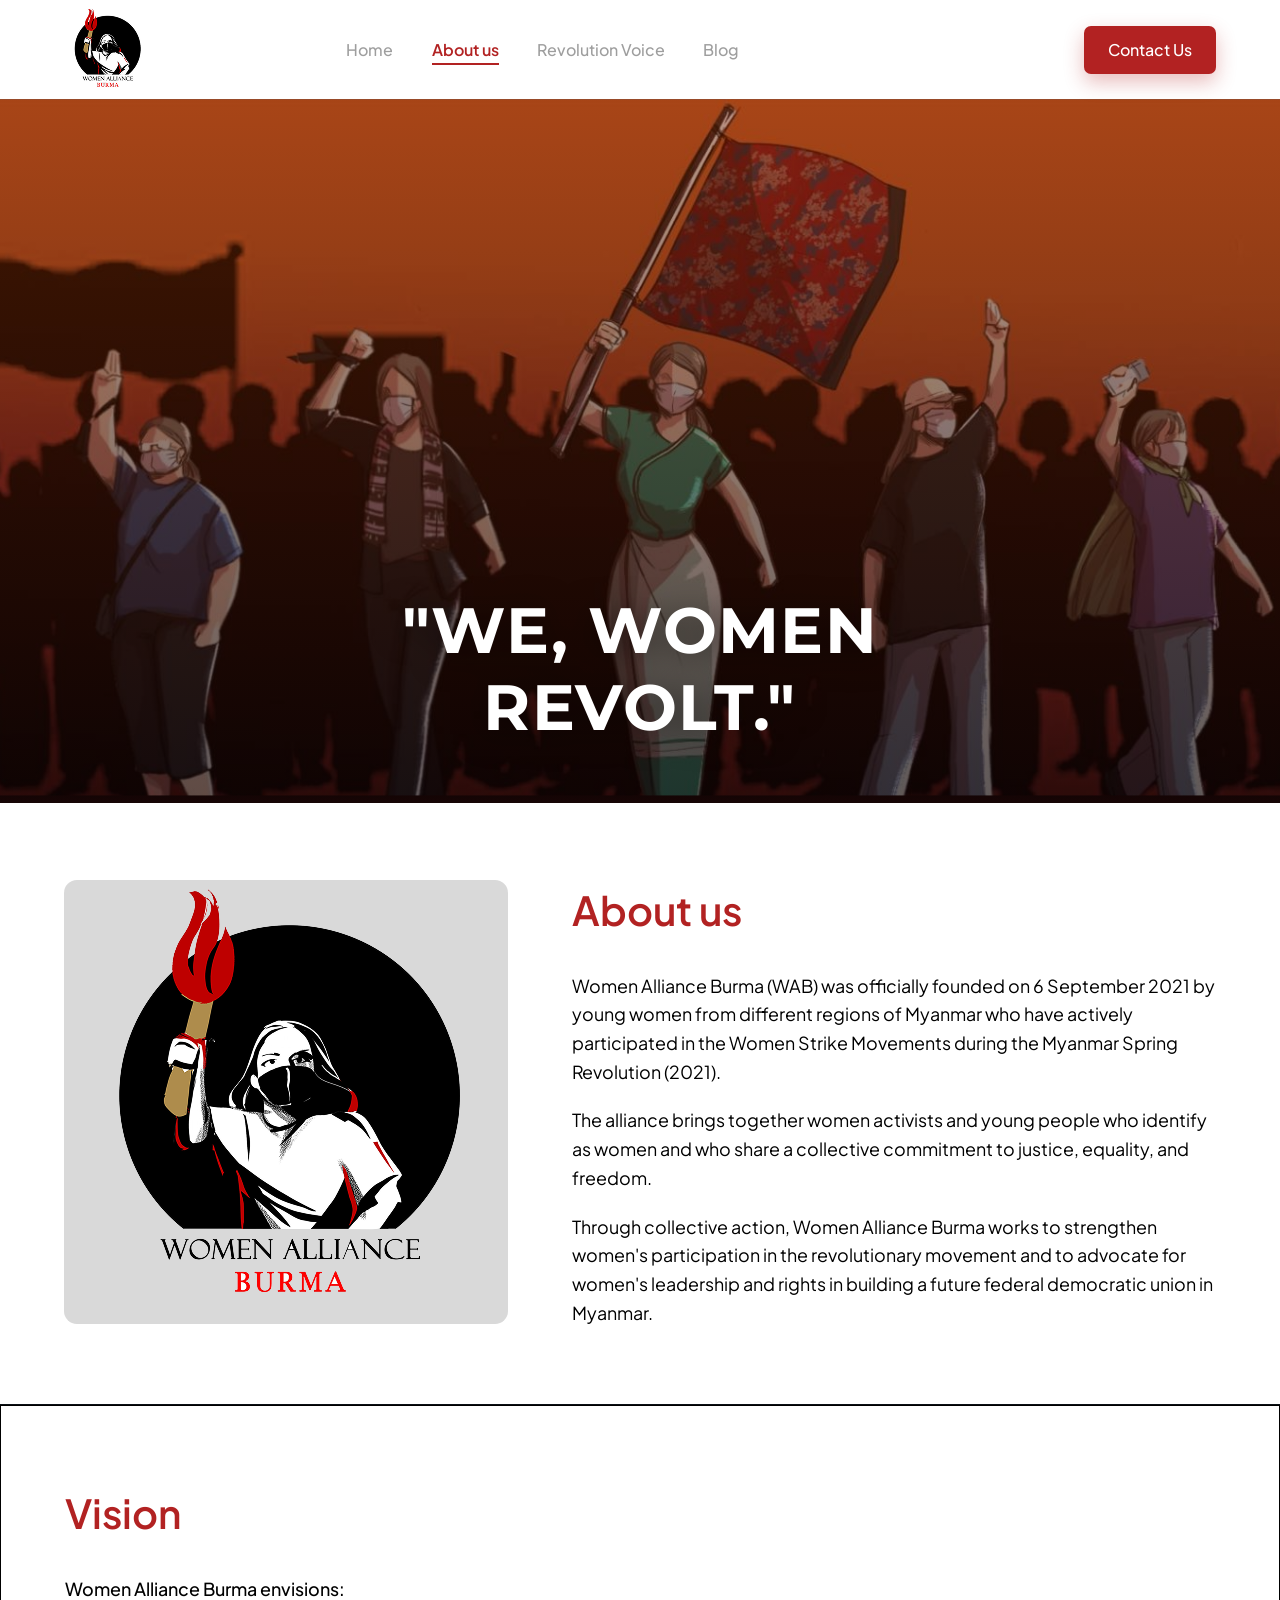
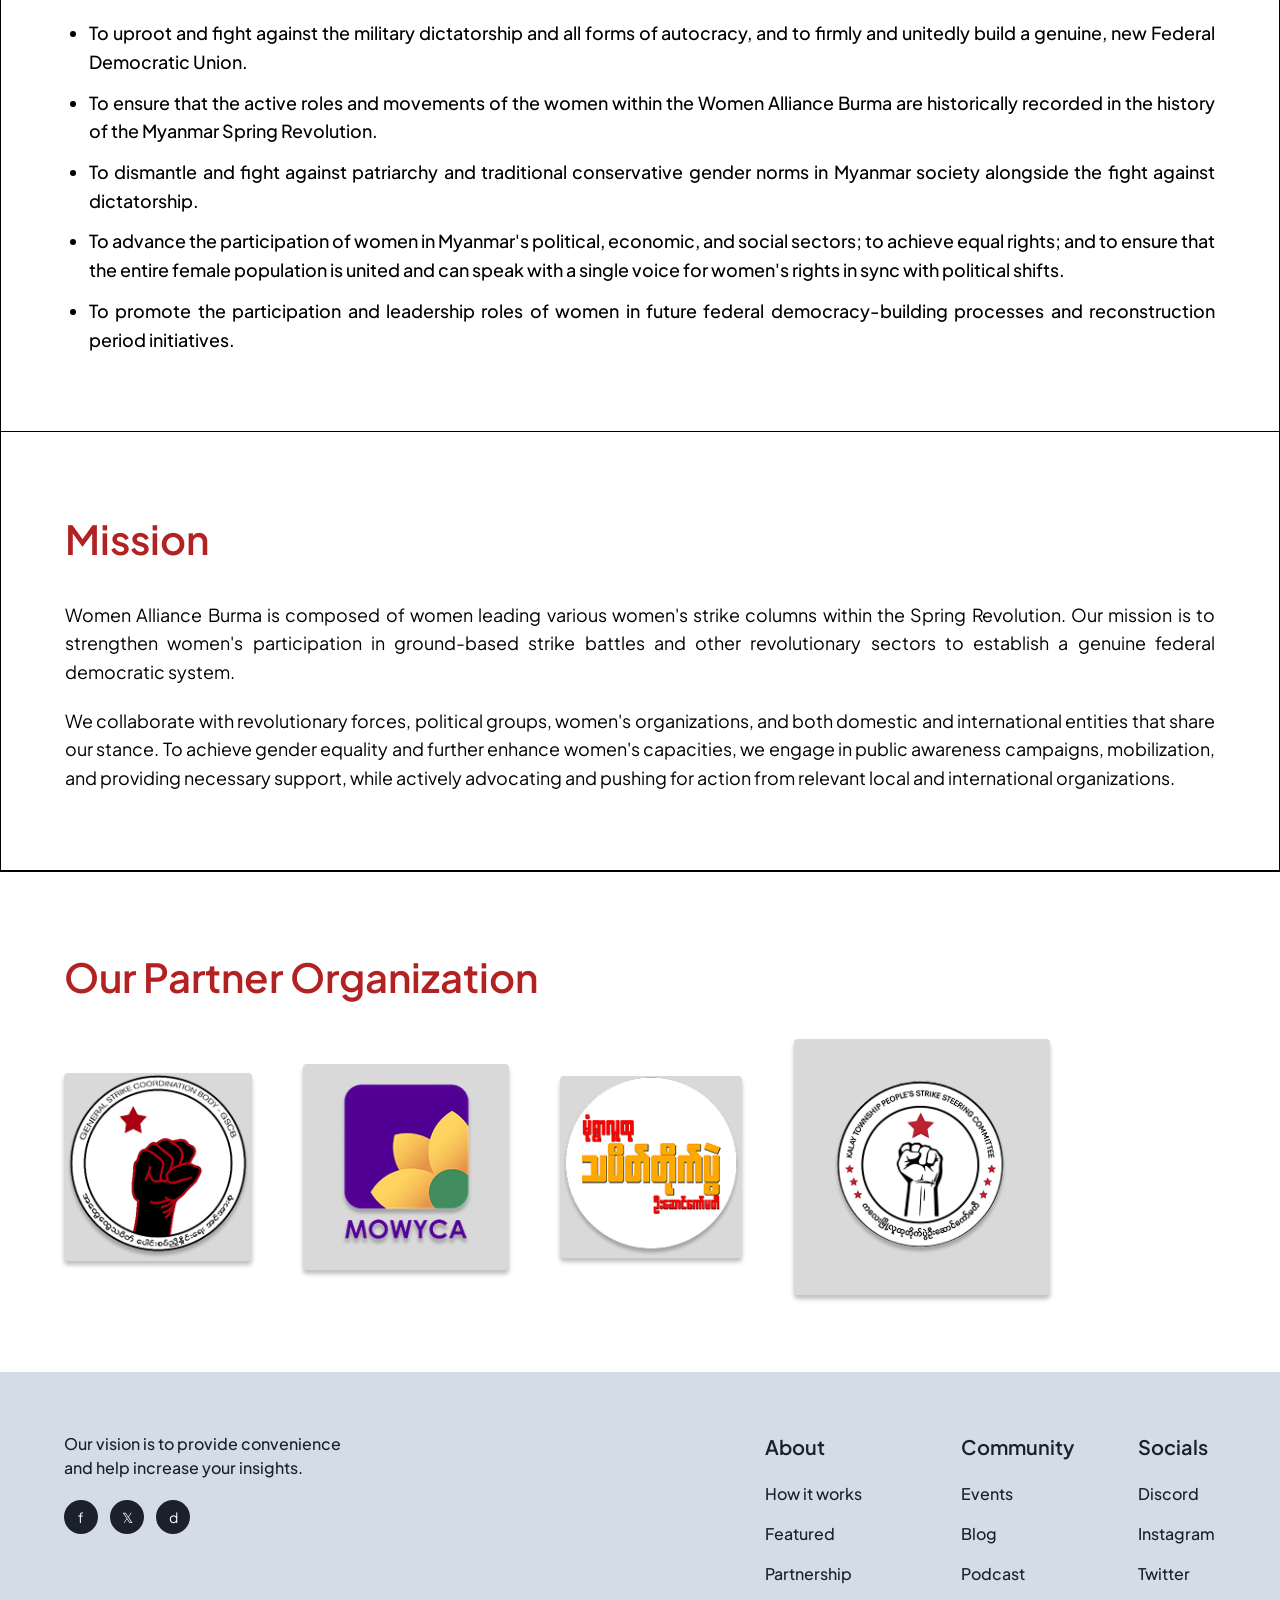
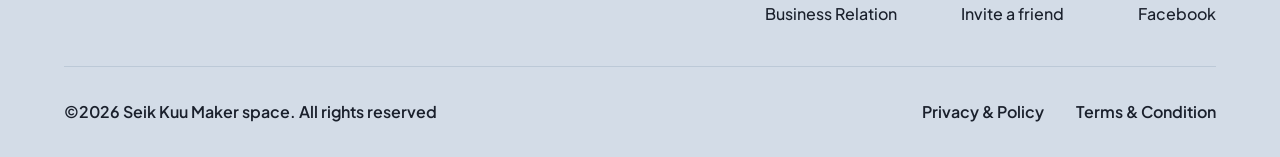
==== about.html @ 0b4e8f9d "init" ====
<!DOCTYPE html>
<html lang="en">
<head>
  <meta charset="UTF-8" />
  <meta name="viewport" content="width=device-width, initial-scale=1.0" />
  <title>About Us – Women Alliance Burma</title>

  <link rel="preconnect" href="https://fonts.googleapis.com" />
  <link rel="preconnect" href="https://fonts.gstatic.com" crossorigin />
  <link
    href="https://fonts.googleapis.com/css2?family=Montserrat:wght@400;600;700;900&family=Plus+Jakarta+Sans:wght@400;500;600;700&display=swap"
    rel="stylesheet"
  />

  <!-- Global theme (shared across every page) -->
  <link rel="stylesheet" href="theme.css" />

  <!-- About-page specific styles -->
  <link rel="stylesheet" href="about.css" />
</head>

<body class="about-page">

  <!-- ════════════════════════════════════════
       NAVBAR
  ════════════════════════════════════════ -->
  <header class="navbar" id="navbar">
    <div class="navbar__inner">

      <a href="index.html" class="navbar__logo" aria-label="Women Alliance Burma – Home">
        <img
          src="assets/WAB logo 1.png"
          alt="Women Alliance Burma logo"
          width="86" height="86"
          onerror="this.style.background='#B22222'"
        />
      </a>

      <nav class="navbar__nav" aria-label="Primary navigation">
        <a href="index.html"            class="navbar__link">Home</a>
        <a href="about.html"            class="navbar__link active">About us</a>
        <a href="revolution-voice.html" class="navbar__link">Revolution Voice</a>
        <a href="blog.html"             class="navbar__link">Blog</a>
      </nav>

      <div class="navbar__cta">
        <a href="contact.html" class="btn btn--primary">Contact Us</a>
      </div>

    </div>
  </header>

  <!-- ════════════════════════════════════════
       MAIN CONTENT
  ════════════════════════════════════════ -->
  <main class="page-content">

    <!-- ── HERO ── -->
    <section class="hero" aria-label="Hero banner">
      <img
        class="hero__bg"
        src="assets/WABCV.png"
        alt="Women marching during Myanmar Spring Revolution"
      />
      <div class="hero__overlay" aria-hidden="true"></div>
      <div class="hero__content">
        <h1 class="hero__headline">"We, Women Revolt."</h1>
      </div>
    </section>

    <!-- ── ABOUT INTRO ── -->
    <section class="about-intro reveal" aria-labelledby="about-heading">
      <div class="about-intro__inner">

        <!-- Left: org image / logo -->
        <img
          class="about-intro__image"
          src="assets/WAB logo.png"
          alt="Women Alliance Burma – organisation photo"
          width="444" height="444"
          loading="lazy"
        />

        <!-- Right: body text -->
        <div>
          <h2 id="about-heading" class="about-heading">About us</h2>
          <div class="about-intro__text">
            <p>
              Women Alliance Burma (WAB) was officially founded on 6 September 2021
              by young women from different regions of Myanmar who have actively
              participated in the Women Strike Movements during the Myanmar Spring
              Revolution (2021).
            </p>
            <p>
              The alliance brings together women activists and young people who
              identify as women and who share a collective commitment to justice,
              equality, and freedom.
            </p>
            <p>
              Through collective action, Women Alliance Burma works to strengthen
              women's participation in the revolutionary movement and to advocate
              for women's leadership and rights in building a future federal
              democratic union in Myanmar.
            </p>
          </div>
        </div>

      </div>
    </section>

    <!-- ── VISION & MISSION (bordered box) ── -->
    <div class="vision-mission-wrapper" role="region" aria-label="Vision and Mission">

      <!-- VISION -->
      <section class="vision-section reveal" aria-labelledby="vision-heading">
        <div class="vision-section__inner">
          <h2 id="vision-heading" class="about-heading">Vision</h2>

          <p class="vision-intro">Women Alliance Burma envisions:</p>

          <ul class="vision-list">
            <li>
              To uproot and fight against the military dictatorship and all forms of
              autocracy, and to firmly and unitedly build a genuine, new Federal
              Democratic Union.
            </li>
            <li>
              To ensure that the active roles and movements of the women within the
              Women Alliance Burma are historically recorded in the history of the
              Myanmar Spring Revolution.
            </li>
            <li>
              To dismantle and fight against patriarchy and traditional conservative
              gender norms in Myanmar society alongside the fight against dictatorship.
            </li>
            <li>
              To advance the participation of women in Myanmar's political, economic,
              and social sectors; to achieve equal rights; and to ensure that the
              entire female population is united and can speak with a single voice
              for women's rights in sync with political shifts.
            </li>
            <li>
              To promote the participation and leadership roles of women in future
              federal democracy-building processes and reconstruction period initiatives.
            </li>
          </ul>
        </div>
      </section>

      <!-- MISSION -->
      <section class="mission-section reveal" aria-labelledby="mission-heading">
        <div class="mission-section__inner">
          <h2 id="mission-heading" class="about-heading">Mission</h2>

          <div class="mission-text">
            <p>
              Women Alliance Burma is composed of women leading various women's strike
              columns within the Spring Revolution. Our mission is to strengthen
              women's participation in ground-based strike battles and other
              revolutionary sectors to establish a genuine federal democratic system.
            </p>
            <p>
              We collaborate with revolutionary forces, political groups, women's
              organizations, and both domestic and international entities that share
              our stance. To achieve gender equality and further enhance women's
              capacities, we engage in public awareness campaigns, mobilization, and
              providing necessary support, while actively advocating and pushing for
              action from relevant local and international organizations.
            </p>
          </div>
        </div>
      </section>

    </div><!-- /.vision-mission-wrapper -->

    <!-- ── PARTNER ORGANIZATIONS ── -->
    <section class="partners-section reveal" aria-labelledby="partners-heading">
      <div class="partners-section__inner">
        <h2 id="partners-heading" class="about-heading">Our Partner Organization</h2>

        <div class="partners-grid">
          <!-- Replace src values with real partner logos -->
          <img
            class="partner-logo partner-logo--sm"
            src="assets/gscb 1.png"
            alt="Partner organization 1"
            loading="lazy"
          />
          <img
            class="partner-logo partner-logo--md"
            src="assets/mowyca 1.png"
            alt="Partner organization 2 – MOWYCA"
            loading="lazy"
          />
          <img
            class="partner-logo partner-logo--smd"
            src="assets/monywa 1.png"
            alt="Partner organization 3"
            loading="lazy"
          />
          <img
            class="partner-logo partner-logo--lg"
            src="assets/partner.png"
            alt="Partner organization 4"
            loading="lazy"
          />
        </div>
      </div>
    </section>

  </main>

  <!-- ════════════════════════════════════════
       FOOTER
  ════════════════════════════════════════ -->
  <footer class="footer" aria-label="Site footer">

    <div class="footer__inner">

      <div class="footer__brand">
        <p class="footer__brand-tagline">
          Our vision is to provide convenience and help increase your insights.
        </p>
        <div class="footer__socials-icons" aria-label="Social media links">
          <a href="https://facebook.com"  class="footer__icon" aria-label="Facebook">f</a>
          <a href="https://twitter.com"   class="footer__icon" aria-label="Twitter">𝕏</a>
          <a href="https://discord.com"   class="footer__icon" aria-label="Discord">d</a>
        </div>
      </div>

      <div class="footer__col">
        <p class="footer__col-head">About</p>
        <nav class="footer__col-links" aria-label="About links">
          <a href="#">How it works</a>
          <a href="#">Featured</a>
          <a href="#">Partnership</a>
          <a href="#">Business Relation</a>
        </nav>
      </div>

      <div class="footer__col">
        <p class="footer__col-head">Community</p>
        <nav class="footer__col-links" aria-label="Community links">
          <a href="#">Events</a>
          <a href="#">Blog</a>
          <a href="#">Podcast</a>
          <a href="#">Invite a friend</a>
        </nav>
      </div>

      <div class="footer__col">
        <p class="footer__col-head">Socials</p>
        <nav class="footer__col-links" aria-label="Social links">
          <a href="https://discord.com"   target="_blank" rel="noopener">Discord</a>
          <a href="https://instagram.com" target="_blank" rel="noopener">Instagram</a>
          <a href="https://twitter.com"   target="_blank" rel="noopener">Twitter</a>
          <a href="https://facebook.com"  target="_blank" rel="noopener">Facebook</a>
        </nav>
      </div>

    </div>

    <div class="footer__bottom">
      <span class="footer__copy">©2026 Seik Kuu Maker space. All rights reserved</span>
      <nav class="footer__legal" aria-label="Legal links">
        <a href="#">Privacy &amp; Policy</a>
        <a href="#">Terms &amp; Condition</a>
      </nav>
    </div>

  </footer>

  <!-- ════════════════════════════════════════
       SCRIPTS
  ════════════════════════════════════════ -->
  <script>
    /* Navbar scroll shadow */
    const navbar = document.getElementById('navbar');
    window.addEventListener('scroll', () => {
      navbar.classList.toggle('scrolled', window.scrollY > 10);
    }, { passive: true });

    /* Scroll-reveal */
    const observer = new IntersectionObserver((entries) => {
      entries.forEach(entry => {
        if (entry.isIntersecting) {
          entry.target.classList.add('visible');
          observer.unobserve(entry.target);
        }
      });
    }, { threshold: 0.08 });

    document.querySelectorAll('.reveal').forEach(el => observer.observe(el));
  </script>

</body>
</html>
---- theme.css ----
/* ============================================
   WOMEN ALLIANCE BURMA — GLOBAL THEME
   theme.css · Used across all pages
   ============================================ */

/* ── Google Fonts ── */
@import url('https://fonts.googleapis.com/css2?family=Montserrat:wght@400;600;700;900&family=Plus+Jakarta+Sans:wght@400;500;600;700&display=swap');

/* ── CSS Custom Properties ── */
:root {
  /* Brand Colors */
  --color-crimson:       #B22222;
  --color-crimson-dark:  #8B0000;
  --color-crimson-light: #D94040;
  --color-crimson-muted: rgba(178, 34, 34, 0.08);

  --color-navy-bg:   #CED7E4;
  --color-footer-bg: #D3DCE7;
  --color-white:     #FFFFFF;
  --color-ink:       #1A202C;
  --color-muted:     #9E9E9E;
  --color-gray-card: #D9D9D9;
  --color-border:    rgba(72, 98, 132, 0.16);

  /* Typography */
  --font-display: 'Montserrat', sans-serif;
  --font-body:    'Plus Jakarta Sans', sans-serif;

  /* Font Sizes */
  --fs-hero:    clamp(40px, 5vw, 64px);
  --fs-section: clamp(20px, 2.5vw, 24px);
  --fs-card:    18px;
  --fs-body:    clamp(16px, 1.5vw, 20px);
  --fs-small:   16px;
  --fs-footer-head: 20px;

  /* Spacing */
  --nav-height:     99px;
  --max-width:      1440px;
  --content-width:  1280px;
  --gutter:         clamp(24px, 5vw, 90px);
  --section-gap:    clamp(48px, 6vw, 80px);

  /* Radius */
  --radius-card: 13px;
  --radius-btn:  7px;
  --radius-full: 9999px;

  /* Shadows */
  --shadow-card: 0 4px 24px rgba(26, 32, 44, 0.08);
  --shadow-btn:  0 8px 20px rgba(178, 34, 34, 0.30);

  /* Transitions */
  --transition-fast:   150ms ease;
  --transition-base:   250ms ease;
  --transition-smooth: 400ms cubic-bezier(0.4, 0, 0.2, 1);
}

/* ── Reset & Base ── */
*, *::before, *::after {
  box-sizing: border-box;
  margin: 0;
  padding: 0;
}

html {
  scroll-behavior: smooth;
  -webkit-font-smoothing: antialiased;
  -moz-osx-font-smoothing: grayscale;
}

body {
  font-family: var(--font-body);
  font-size: var(--fs-small);
  color: var(--color-ink);
  background: var(--color-white);
  line-height: 1.6;
}

img {
  display: block;
  max-width: 100%;
  height: auto;
}

a {
  text-decoration: none;
  color: inherit;
}

ul, ol { list-style: none; }

/* ── Utility Classes ── */
.container {
  width: 100%;
  max-width: var(--content-width);
  margin-inline: auto;
  padding-inline: var(--gutter);
}

.sr-only {
  position: absolute;
  width: 1px; height: 1px;
  padding: 0; margin: -1px;
  overflow: hidden;
  clip: rect(0,0,0,0);
  white-space: nowrap;
  border: 0;
}

/* ── Navbar ── */
.navbar {
  position: fixed;
  top: 0; left: 0; right: 0;
  z-index: 1000;
  height: var(--nav-height);
  background: var(--color-white);
  display: flex;
  align-items: center;
  box-shadow: 0 1px 0 var(--color-border);
  transition: box-shadow var(--transition-base);
}

.navbar.scrolled {
  box-shadow: 0 4px 24px rgba(26,32,44,0.10);
}

.navbar__inner {
  width: 100%;
  max-width: var(--max-width);
  margin-inline: auto;
  padding-inline: var(--gutter);
  display: flex;
  align-items: center;
  gap: 48px;
}

.navbar__logo {
  width: 86px;
  height: 86px;
  flex-shrink: 0;
}

.navbar__logo img {
  width: 100%;
  height: 100%;
  object-fit: contain;
}

.navbar__nav {
  display: flex;
  align-items: center;
  gap: clamp(20px, 3vw, 46px);
  margin-inline: auto;
}

.navbar__link {
  font-family: var(--font-body);
  font-size: var(--fs-small);
  font-weight: 500;
  color: var(--color-muted);
  line-height: 1.5;
  position: relative;
  transition: color var(--transition-fast);
}

.navbar__link::after {
  content: '';
  position: absolute;
  bottom: -3px; left: 0;
  width: 0; height: 2px;
  background: var(--color-crimson);
  transition: width var(--transition-base);
}

.navbar__link:hover,
.navbar__link.active {
  color: var(--color-crimson);
  font-weight: 600;
}

.navbar__link:hover::after,
.navbar__link.active::after {
  width: 100%;
}

.navbar__cta {
  margin-left: auto;
  flex-shrink: 0;
}

/* ── Button Component ── */
.btn {
  display: inline-flex;
  align-items: center;
  justify-content: center;
  gap: 8px;
  font-family: var(--font-body);
  font-size: var(--fs-small);
  font-weight: 500;
  line-height: 1.5;
  border: none;
  cursor: pointer;
  transition: background var(--transition-fast), box-shadow var(--transition-fast), transform var(--transition-fast);
  text-decoration: none;
}

.btn--primary {
  background: var(--color-crimson);
  color: var(--color-white);
  padding: 12px 24px;
  border-radius: var(--radius-btn);
  box-shadow: var(--shadow-btn);
}

.btn--primary:hover {
  background: var(--color-crimson-dark);
  box-shadow: 0 12px 28px rgba(178, 34, 34, 0.40);
  transform: translateY(-1px);
}

.btn--primary:active {
  transform: translateY(0);
}

.btn--outline {
  background: transparent;
  color: var(--color-crimson);
  padding: 10px 22px;
  border: 2px solid var(--color-crimson);
  border-radius: var(--radius-btn);
}

.btn--outline:hover {
  background: var(--color-crimson-muted);
}

/* ── Section Header ── */
.section-label {
  font-family: var(--font-body);
  font-size: var(--fs-section);
  font-weight: 700;
  color: var(--color-crimson);
  line-height: 1.5;
  margin-bottom: 12px;
}

.section-desc {
  font-family: var(--font-body);
  font-size: var(--fs-body);
  font-weight: 600;
  color: var(--color-crimson);
  line-height: 1.5;
  max-width: 900px;
  text-align: justify;
}

/* ── Card Component ── */
.card {
  background: var(--color-gray-card);
  border-radius: var(--radius-card);
  overflow: hidden;
  transition: transform var(--transition-smooth), box-shadow var(--transition-smooth);
}

.card:hover {
  transform: translateY(-4px);
  box-shadow: var(--shadow-card);
}

.card__image {
  width: 100%;
  aspect-ratio: 406 / 252;
  object-fit: cover;
  background: var(--color-gray-card);
  display: block;
}

.card__title {
  font-family: var(--font-body);
  font-size: var(--fs-card);
  font-weight: 700;
  color: var(--color-crimson);
  line-height: 1.5;
  padding: 12px 4px 4px;
  text-align: center;
}

/* ── 3-Column Grid ── */
.grid-3 {
  display: grid;
  grid-template-columns: repeat(3, 1fr);
  gap: clamp(20px, 3vw, 32px);
}

/* ── Footer ── */
.footer {
  background: var(--color-footer-bg);
  padding: 60px var(--gutter) 32px;
}

.footer__inner {
  max-width: var(--max-width);
  margin-inline: auto;
  display: grid;
  grid-template-columns: 1fr repeat(3, auto);
  gap: clamp(32px, 5vw, 80px);
  align-items: start;
  padding-bottom: 40px;
  border-bottom: 1px solid var(--color-border);
  margin-bottom: 32px;
}

.footer__brand-tagline {
  font-family: var(--font-body);
  font-size: var(--fs-small);
  font-weight: 500;
  color: var(--color-ink);
  line-height: 1.5;
  max-width: 292px;
  margin-bottom: 20px;
}

.footer__socials-icons {
  display: flex;
  gap: 12px;
}

.footer__icon {
  width: 34px; height: 34px;
  background: var(--color-ink);
  border-radius: var(--radius-full);
  display: flex; align-items: center; justify-content: center;
  color: var(--color-white);
  font-size: 14px;
  transition: background var(--transition-fast), transform var(--transition-fast);
  cursor: pointer;
}

.footer__icon:hover {
  background: var(--color-crimson);
  transform: scale(1.1);
}

.footer__col-head {
  font-family: var(--font-body);
  font-size: var(--fs-footer-head);
  font-weight: 600;
  color: var(--color-ink);
  line-height: 1.5;
  margin-bottom: 20px;
}

.footer__col-links {
  display: flex;
  flex-direction: column;
  gap: 16px;
}

.footer__col-links a {
  font-family: var(--font-body);
  font-size: var(--fs-small);
  font-weight: 500;
  color: var(--color-ink);
  line-height: 1.5;
  transition: color var(--transition-fast);
}

.footer__col-links a:hover {
  color: var(--color-crimson);
}

.footer__bottom {
  max-width: var(--max-width);
  margin-inline: auto;
  display: flex;
  justify-content: space-between;
  align-items: center;
  flex-wrap: wrap;
  gap: 16px;
}

.footer__copy {
  font-family: var(--font-body);
  font-size: var(--fs-small);
  font-weight: 600;
  color: var(--color-ink);
}

.footer__legal {
  display: flex;
  gap: 32px;
}

.footer__legal a {
  font-family: var(--font-body);
  font-size: var(--fs-small);
  font-weight: 600;
  color: var(--color-ink);
  transition: color var(--transition-fast);
}

.footer__legal a:hover {
  color: var(--color-crimson);
}

/* ── Page wrapper (offset for fixed nav) ── */
.page-content {
  padding-top: var(--nav-height);
}

/* ── Responsive ── */
@media (max-width: 1024px) {
  .grid-3 {
    grid-template-columns: repeat(2, 1fr);
  }

  .footer__inner {
    grid-template-columns: 1fr 1fr;
  }
}

@media (max-width: 768px) {
  :root { --nav-height: 72px; }

  .navbar__nav { display: none; }

  .grid-3 {
    grid-template-columns: 1fr;
  }

  .footer__inner {
    grid-template-columns: 1fr;
  }

  .footer__bottom {
    flex-direction: column;
    align-items: flex-start;
  }
}

/* ── Scroll reveal animation ── */
@keyframes fadeUp {
  from { opacity: 0; transform: translateY(24px); }
  to   { opacity: 1; transform: translateY(0); }
}

.reveal {
  opacity: 0;
  animation: fadeUp 0.6s ease forwards;
}

.reveal.visible { animation-play-state: running; }

/* Stagger helpers */
.reveal-delay-1 { animation-delay: 0.1s; }
.reveal-delay-2 { animation-delay: 0.2s; }
.reveal-delay-3 { animation-delay: 0.3s; }
.reveal-delay-4 { animation-delay: 0.4s; }
.reveal-delay-5 { animation-delay: 0.5s; }
.reveal-delay-6 { animation-delay: 0.6s; }
---- about.css ----
/* ============================================
   ABOUT US PAGE STYLES — about.css
   Requires theme.css to be loaded first.
   ============================================ */

/* ── Page-level section spacing ── */
.about-page section {
  padding-block: var(--section-gap);
}

/* ── Section headings (40px crimson) ── */
.about-heading {
  font-family: var(--font-body);
  font-size: clamp(28px, 3.5vw, 40px);
  font-weight: 600;
  color: var(--color-crimson);
  line-height: 1.5;
  margin-bottom: 32px;
}

/* ════════════════════════════════════
   HERO  (shared with index; identical)
════════════════════════════════════ */
.hero {
  position: relative;
  width: 100%;
  height: clamp(480px, 55vw, 713px);
  overflow: hidden;
  background: #1a0505;
}

.hero__bg {
  position: absolute;
  inset: 0;
  width: 100%;
  height: 100%;
  object-fit: cover;
  object-position: center top;
  filter: brightness(0.75);
}

.hero__overlay {
  position: absolute;
  inset: 0;
  background: linear-gradient(
    to bottom,
    rgba(180, 60, 0, 0.30) 0%,
    rgba(20, 5, 5, 0.55) 100%
  );
}

.hero__content {
  position: absolute;
  bottom: clamp(40px, 8%, 100px);
  left: 50%;
  transform: translateX(-50%);
  width: 90%;
  max-width: 800px;
  text-align: center;
}

.hero__headline {
  font-family: var(--font-display);
  font-size: var(--fs-hero);
  font-weight: 700;
  color: var(--color-white);
  text-transform: uppercase;
  line-height: 1.21;
  letter-spacing: 0.02em;
  text-shadow: 0 4px 32px rgba(0,0,0,0.50);
  animation: heroIn 0.9s cubic-bezier(0.22, 1, 0.36, 1) both;
}

@keyframes heroIn {
  from { opacity: 0; transform: translateY(30px); }
  to   { opacity: 1; transform: translateY(0); }
}

/* ════════════════════════════════════
   ABOUT INTRO  (2-col: image + text)
════════════════════════════════════ */
.about-intro {
  border-bottom: 1px solid var(--color-border);
}

.about-intro__inner {
  display: grid;
  grid-template-columns: 444px 1fr;
  gap: clamp(32px, 5vw, 80px);
  align-items: start;
  max-width: var(--max-width);
  margin-inline: auto;
  padding-inline: var(--gutter);
}

.about-intro__image {
  width: 100%;
  max-width: 444px;
  aspect-ratio: 1;
  object-fit: cover;
  border-radius: var(--radius-card);
  display: block;
  background: var(--color-gray-card);
}

.about-intro__text {
  font-family: var(--font-body);
  font-size: clamp(16px, 1.4vw, 20px);
  font-weight: 400;
  color: #000;
  line-height: 1.6;
}

.about-intro__text p + p {
  margin-top: 20px;
}

/* ════════════════════════════════════
   VISION & MISSION  (outlined box)
════════════════════════════════════ */
.vision-mission-wrapper {
  border: 1px solid #000;
  margin-inline: var(--gutter);
  max-width: calc(var(--max-width) - (var(--gutter) * 2));
  margin-inline: auto;
  /* the outline box shown in the design */
  outline: 1px solid #000;
}

/* Vision section */
.vision-section {
  padding: clamp(40px, 5vw, 80px) var(--gutter);
  border-bottom: 1px solid #000;
}

.vision-section__inner {
  max-width: var(--max-width);
  margin-inline: auto;
}

.vision-intro {
  font-family: var(--font-body);
  font-size: clamp(16px, 1.4vw, 20px);
  font-weight: 500;
  color: #000;
  line-height: 1.6;
  margin-bottom: 16px;
}

.vision-list {
  list-style: disc;
  padding-left: 24px;
  display: flex;
  flex-direction: column;
  gap: 12px;
}

.vision-list li {
  font-family: var(--font-body);
  font-size: clamp(16px, 1.4vw, 20px);
  font-weight: 500;
  color: #000;
  line-height: 1.6;
  text-align: justify;
}

/* Mission section */
.mission-section {
  padding: clamp(40px, 5vw, 80px) var(--gutter);
}

.mission-section__inner {
  max-width: var(--max-width);
  margin-inline: auto;
}

.mission-text {
  font-family: var(--font-body);
  font-size: clamp(16px, 1.4vw, 20px);
  font-weight: 400;
  color: #000;
  line-height: 1.6;
  text-align: justify;
}

.mission-text p + p {
  margin-top: 20px;
}

/* ════════════════════════════════════
   PARTNER ORGANIZATIONS
════════════════════════════════════ */
.partners-section {
  padding-block: var(--section-gap);
}

.partners-section__inner {
  max-width: var(--max-width);
  margin-inline: auto;
  padding-inline: var(--gutter);
}

.partners-grid {
  display: flex;
  flex-wrap: wrap;
  align-items: center;
  gap: clamp(24px, 4vw, 56px);
  margin-top: 8px;
}

.partner-logo {
  width: auto;
  object-fit: contain;
  box-shadow: 0 4px 4px rgba(0,0,0,0.25);
  border-radius: 4px;
  background: var(--color-gray-card);
  transition: transform var(--transition-smooth), box-shadow var(--transition-smooth);
}

.partner-logo:hover {
  transform: translateY(-4px) scale(1.04);
  box-shadow: 0 10px 24px rgba(0,0,0,0.18);
}

/* Individual sizes matching design */
.partner-logo--sm  { height: 188px; }
.partner-logo--md  { height: 206px; }
.partner-logo--smd { height: 182px; }
.partner-logo--lg  { height: 256px; }

/* ── Responsive ── */
@media (max-width: 900px) {
  .about-intro__inner {
    grid-template-columns: 1fr;
  }

  .about-intro__image {
    max-width: 360px;
    margin-inline: auto;
  }

  .vision-mission-wrapper {
    margin-inline: var(--gutter);
  }

  .partners-grid {
    justify-content: center;
  }
}

@media (max-width: 600px) {
  .partner-logo--sm,
  .partner-logo--md,
  .partner-logo--smd,
  .partner-logo--lg {
    height: 120px;
  }
}
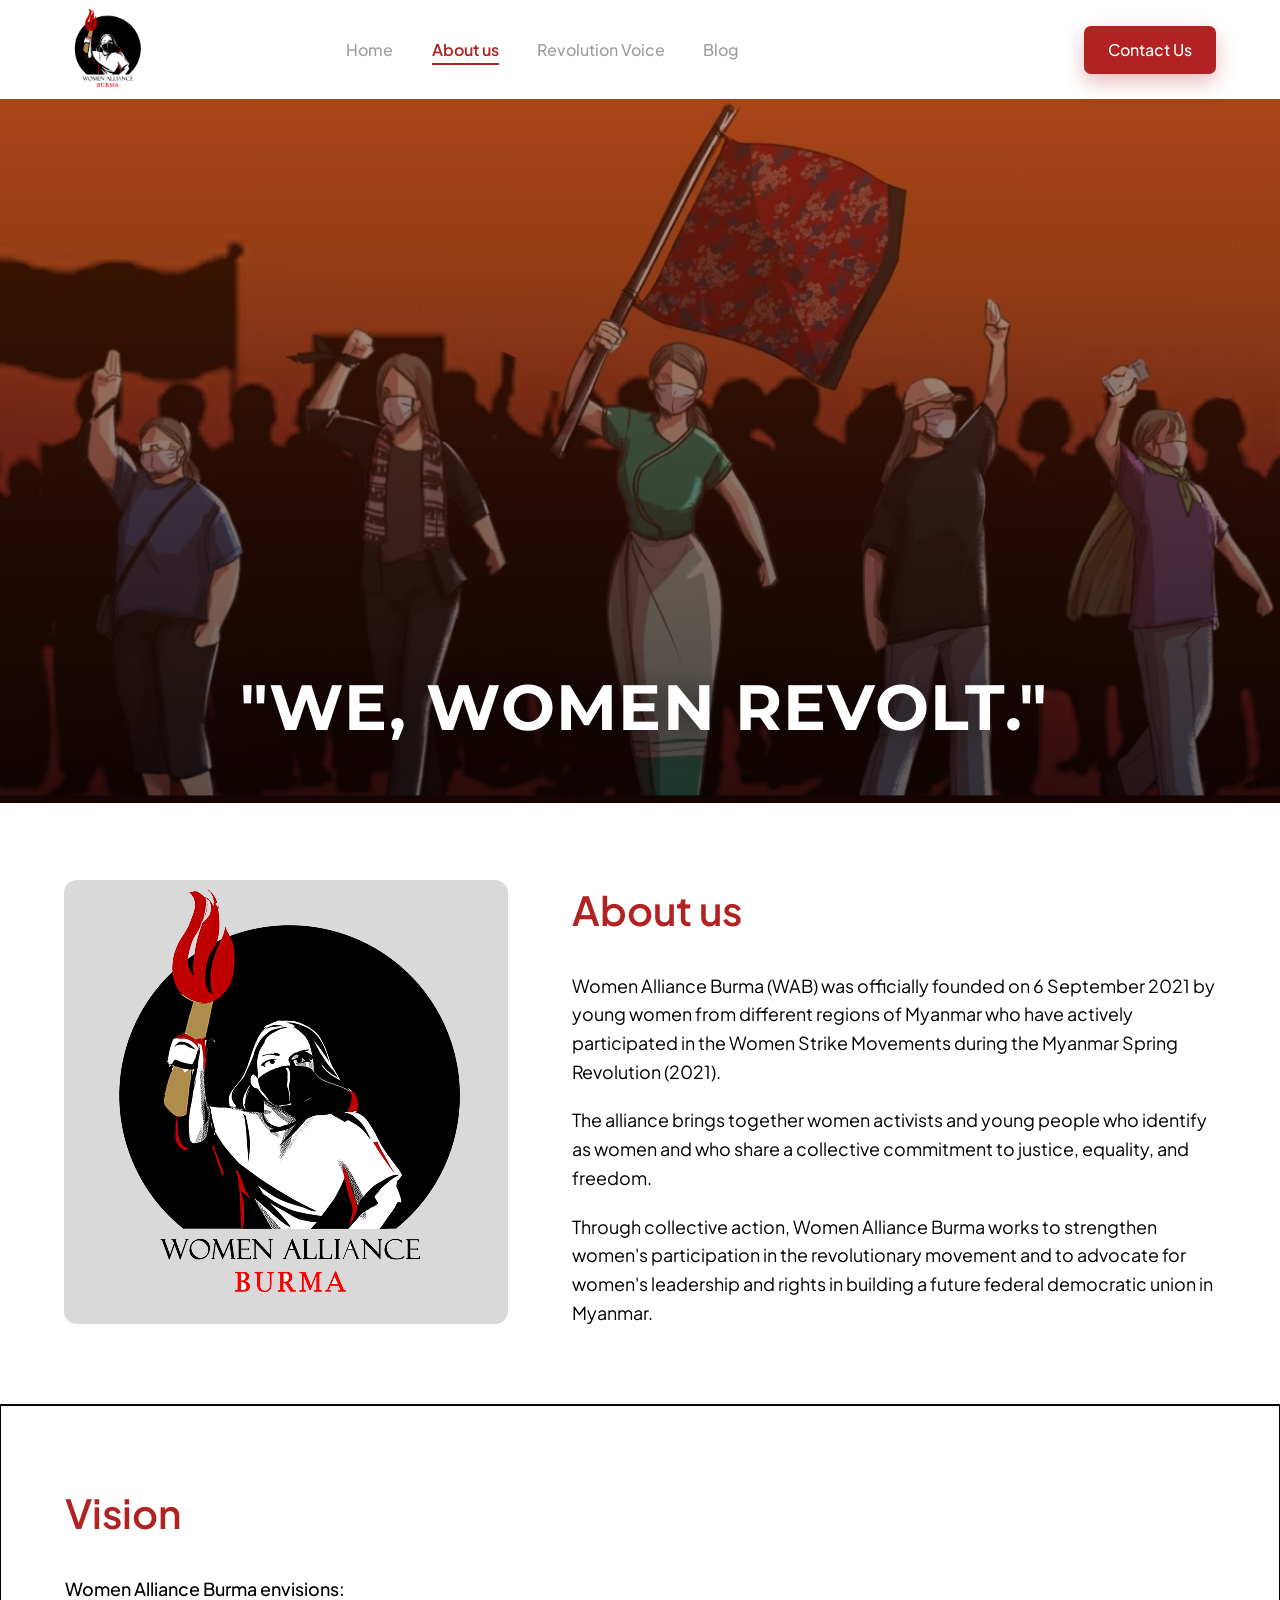
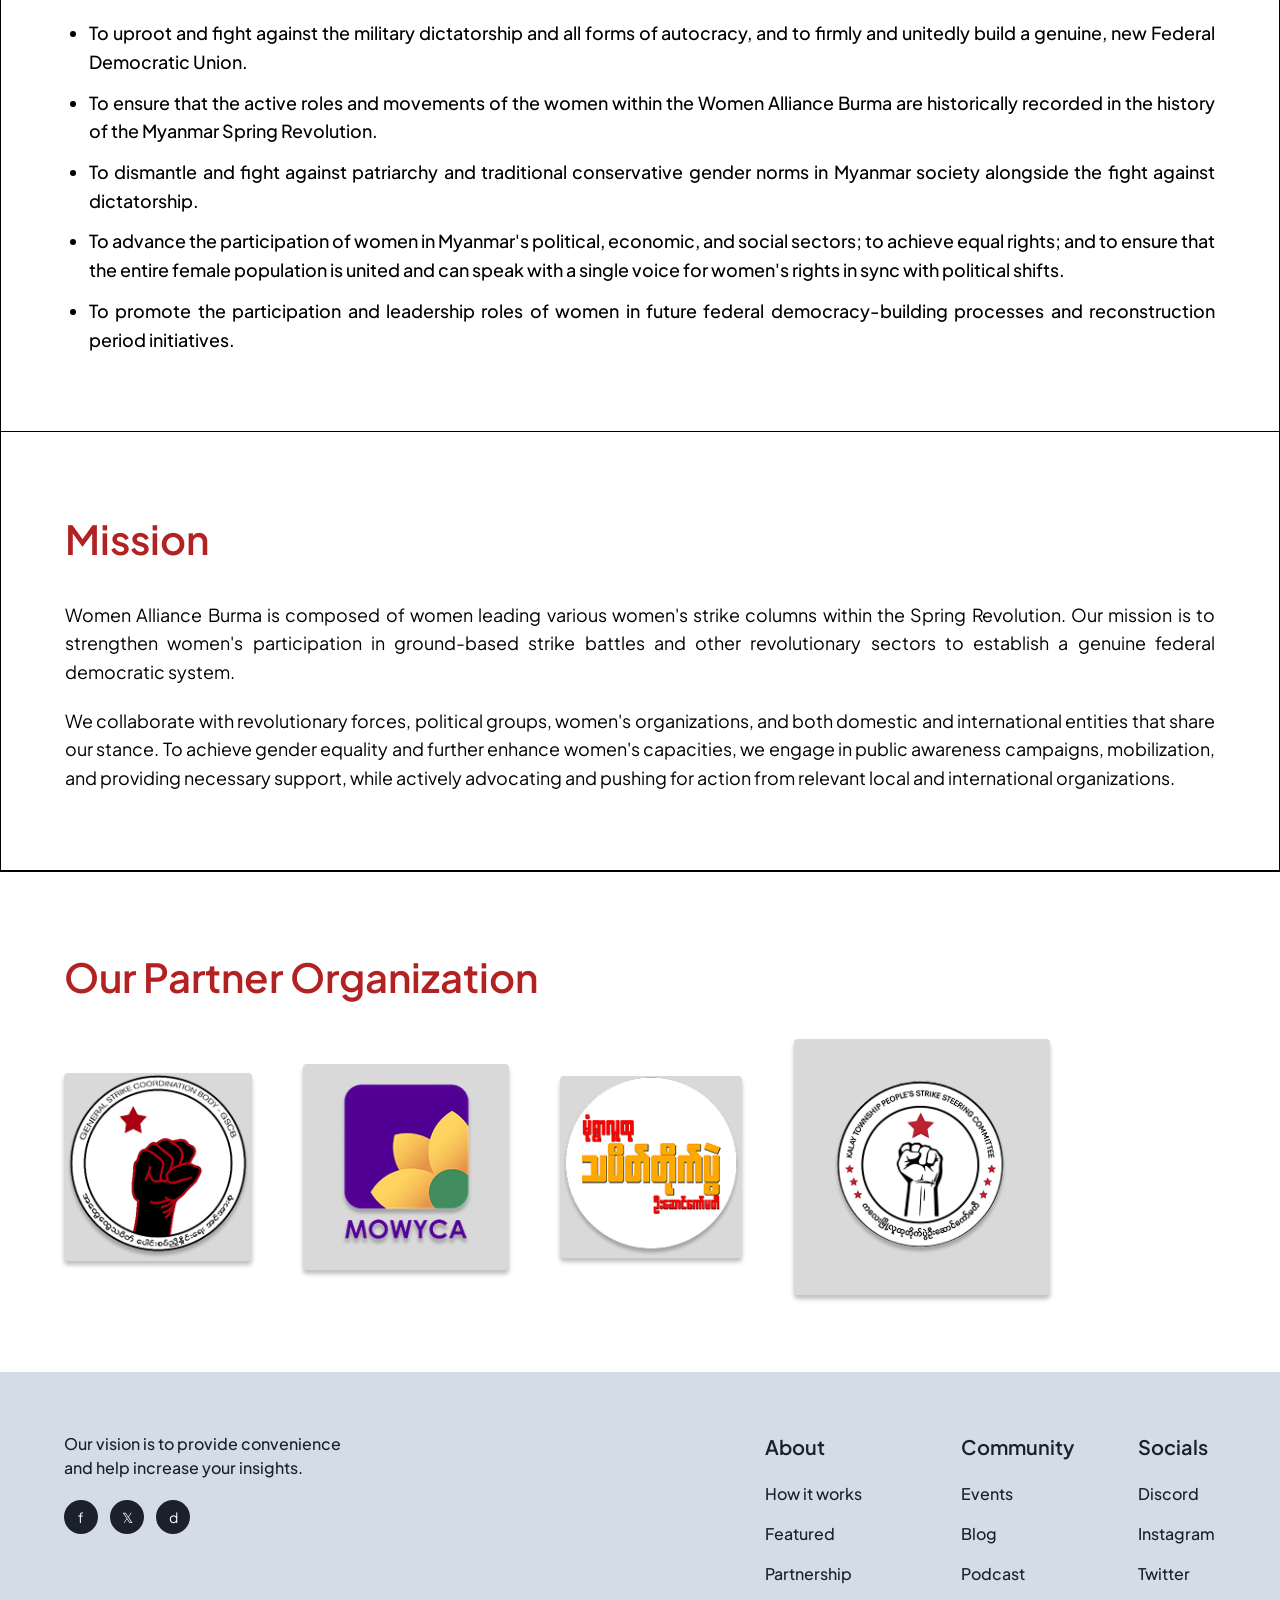
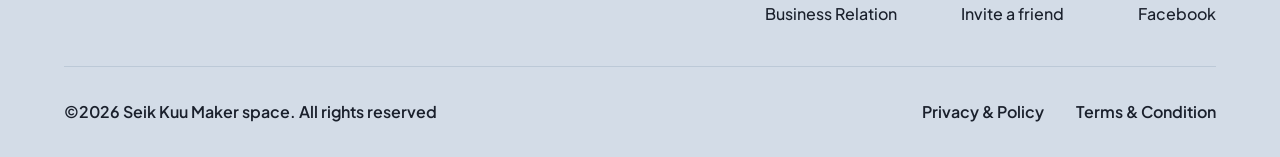
==== commit c743de72: "logo reso" ====
--- a/about.html
+++ b/about.html
@@ -29,7 +29,7 @@
 
       <a href="index.html" class="navbar__logo" aria-label="Women Alliance Burma – Home">
         <img
-          src="assets/WAB logo 1.png"
+          src="assets/WAB logo.png"
           alt="Women Alliance Burma logo"
           width="86" height="86"
           onerror="this.style.background='#B22222'"
--- a/about.css
+++ b/about.css
@@ -69,6 +69,7 @@
   letter-spacing: 0.02em;
   text-shadow: 0 4px 32px rgba(0,0,0,0.50);
   animation: heroIn 0.9s cubic-bezier(0.22, 1, 0.36, 1) both;
+  white-space: nowrap;
 }
 
 @keyframes heroIn {
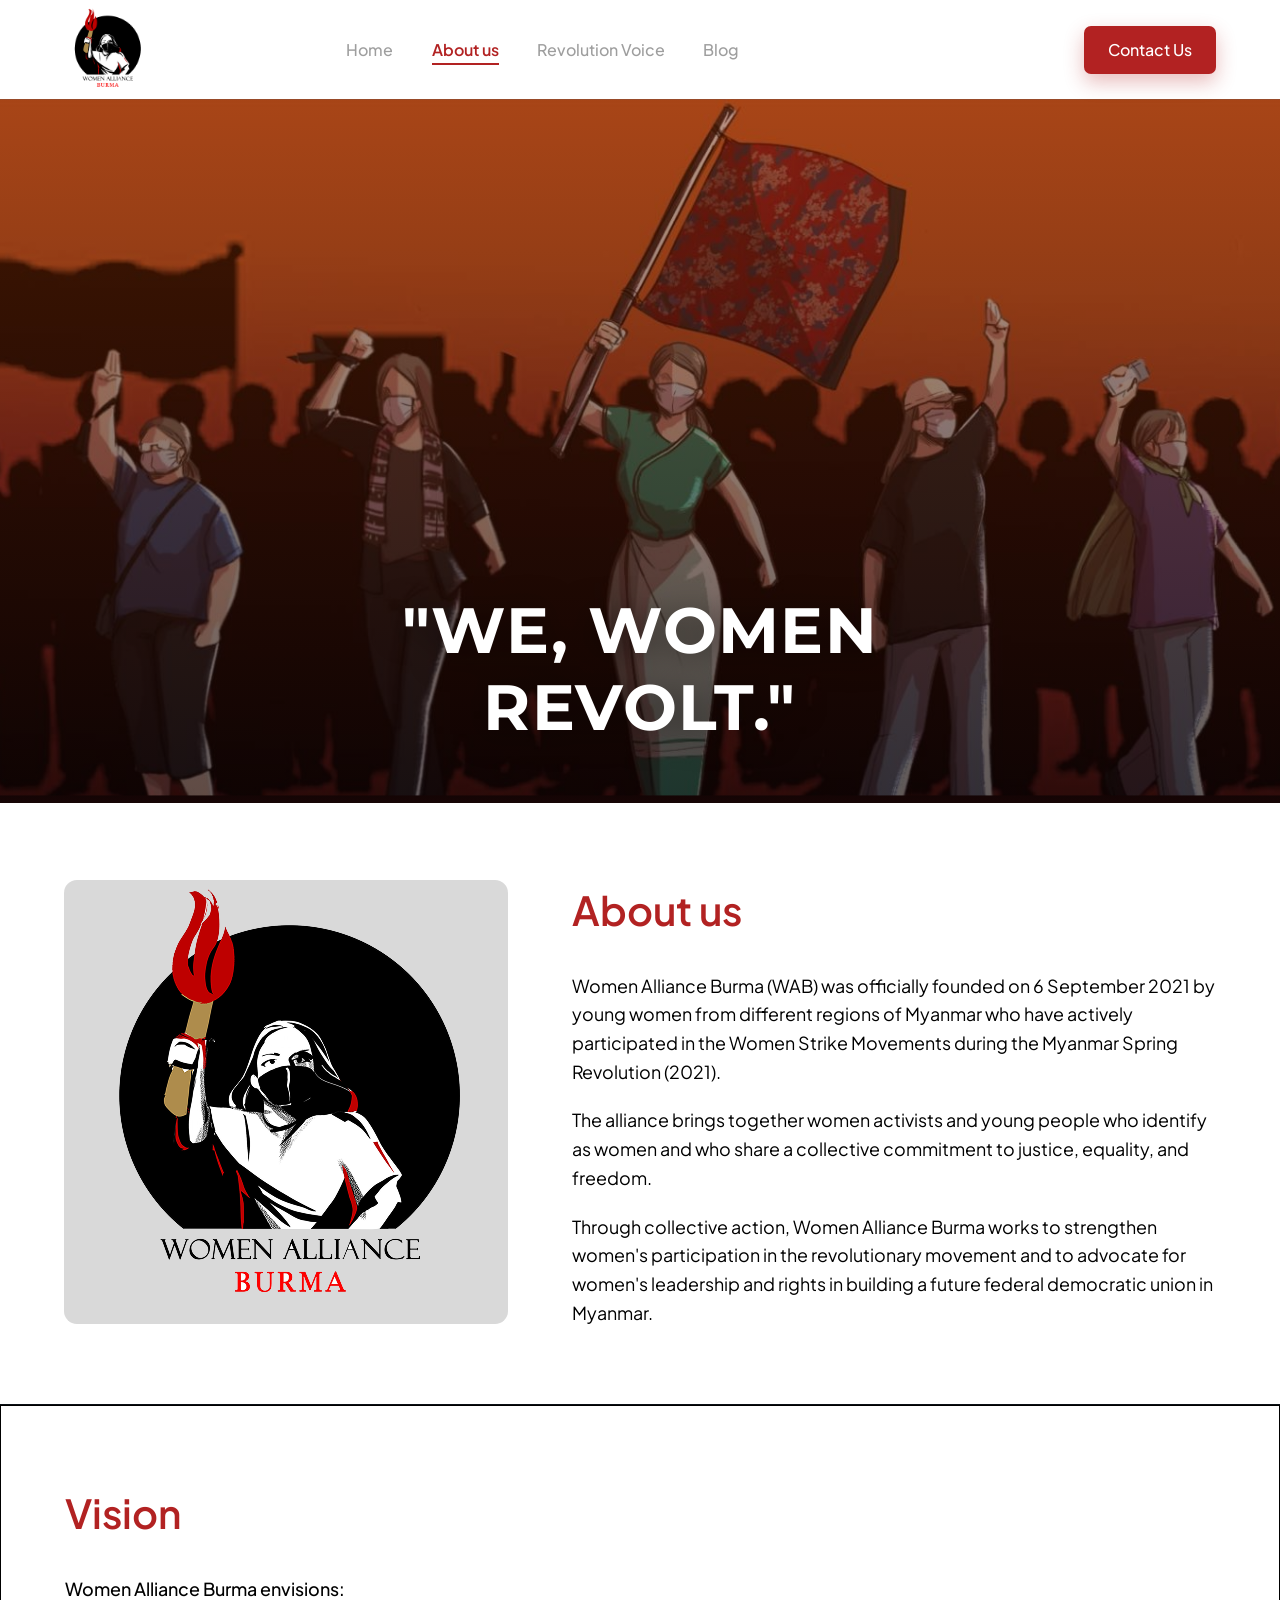
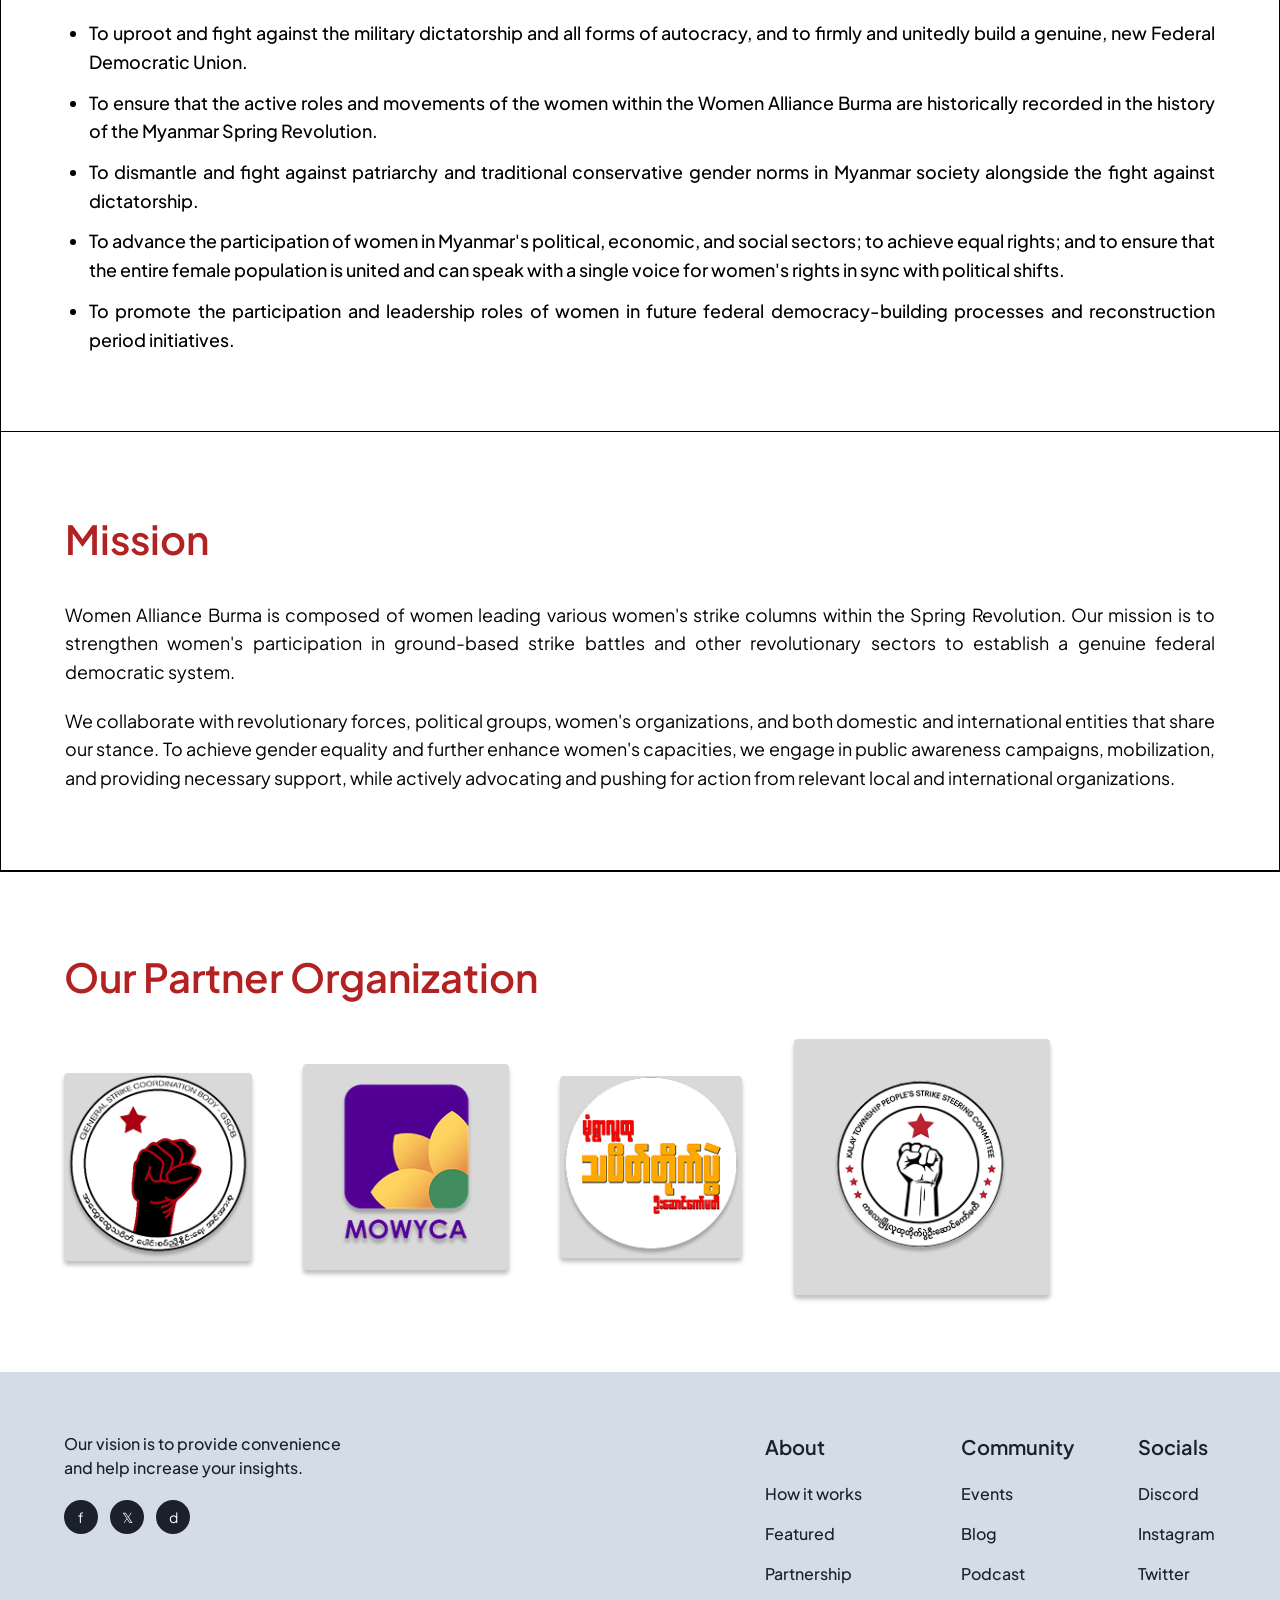
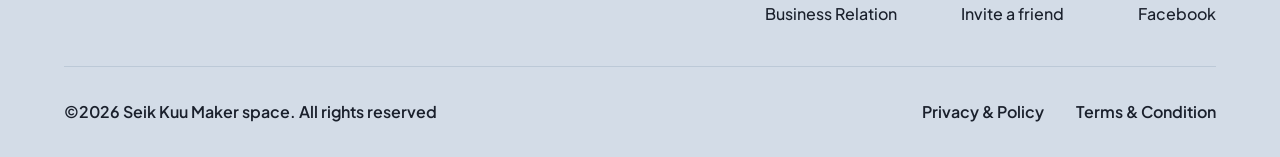
==== commit 9e1469c0: "a little responsive" ====
--- a/about.html
+++ b/about.html
@@ -41,11 +41,18 @@
         <a href="about.html"            class="navbar__link active">About us</a>
         <a href="revolution-voice.html" class="navbar__link">Revolution Voice</a>
         <a href="blog.html"             class="navbar__link">Blog</a>
+        <a href="contact.html"          class="navbar__link navbar__link--mobile">Contact Us</a>
       </nav>
 
       <div class="navbar__cta">
         <a href="contact.html" class="btn btn--primary">Contact Us</a>
       </div>
+
+      <button class="navbar__hamburger" aria-label="Toggle menu" aria-expanded="false">
+        <span></span>
+        <span></span>
+        <span></span>
+      </button>
 
     </div>
   </header>
@@ -280,6 +287,15 @@
       navbar.classList.toggle('scrolled', window.scrollY > 10);
     }, { passive: true });
 
+    /* ── Hamburger menu toggle ── */
+    const hamburger = document.querySelector('.navbar__hamburger');
+    const nav = document.querySelector('.navbar__nav');
+    hamburger.addEventListener('click', () => {
+      const isOpen = nav.classList.contains('navbar__nav--open');
+      nav.classList.toggle('navbar__nav--open', !isOpen);
+      hamburger.setAttribute('aria-expanded', !isOpen);
+    });
+
     /* Scroll-reveal */
     const observer = new IntersectionObserver((entries) => {
       entries.forEach(entry => {
--- a/theme.css
+++ b/theme.css
@@ -67,6 +67,7 @@
   scroll-behavior: smooth;
   -webkit-font-smoothing: antialiased;
   -moz-osx-font-smoothing: grayscale;
+  overflow-x: hidden;
 }
 
 body {
@@ -187,6 +188,30 @@
 .navbar__cta {
   margin-left: auto;
   flex-shrink: 0;
+}
+
+.navbar__hamburger {
+  display: none;
+  flex-direction: column;
+  justify-content: space-around;
+  width: 24px;
+  height: 24px;
+  background: none;
+  border: none;
+  cursor: pointer;
+  padding: 0;
+  margin-left: auto;
+}
+
+.navbar__hamburger span {
+  width: 24px;
+  height: 2px;
+  background: var(--color-ink);
+  transition: all var(--transition-fast);
+}
+
+.navbar__link--mobile {
+  display: none;
 }
 
 /* ── Button Component ── */
@@ -423,7 +448,43 @@
 @media (max-width: 768px) {
   :root { --nav-height: 72px; }
 
-  .navbar__nav { display: none; }
+  .navbar__hamburger { display: flex; }
+
+  .navbar__cta { display: none; }
+
+  .navbar__nav {
+    position: absolute;
+    top: 100%;
+    left: 0;
+    right: 0;
+    background: var(--color-white);
+    flex-direction: column;
+    align-items: stretch;
+    gap: 0;
+    padding: 16px 0;
+    box-shadow: 0 4px 24px rgba(0,0,0,0.1);
+    transform: translateY(-100%);
+    opacity: 0;
+    visibility: hidden;
+    transition: all var(--transition-base);
+  }
+
+  .navbar__nav.navbar__nav--open {
+    transform: translateY(0);
+    opacity: 1;
+    visibility: visible;
+  }
+
+  .navbar__link {
+    padding: 12px var(--gutter);
+    border-bottom: 1px solid var(--color-border);
+  }
+
+  .navbar__link:last-child {
+    border-bottom: none;
+  }
+
+  .navbar__link--mobile { display: block; }
 
   .grid-3 {
     grid-template-columns: 1fr;
@@ -436,6 +497,12 @@
   .footer__bottom {
     flex-direction: column;
     align-items: flex-start;
+  }
+}
+
+@media (max-width: 480px) {
+  .hero__headline {
+    font-size: 28px;
   }
 }
 
--- a/about.css
+++ b/about.css
@@ -69,7 +69,6 @@
   letter-spacing: 0.02em;
   text-shadow: 0 4px 32px rgba(0,0,0,0.50);
   animation: heroIn 0.9s cubic-bezier(0.22, 1, 0.36, 1) both;
-  white-space: nowrap;
 }
 
 @keyframes heroIn {
